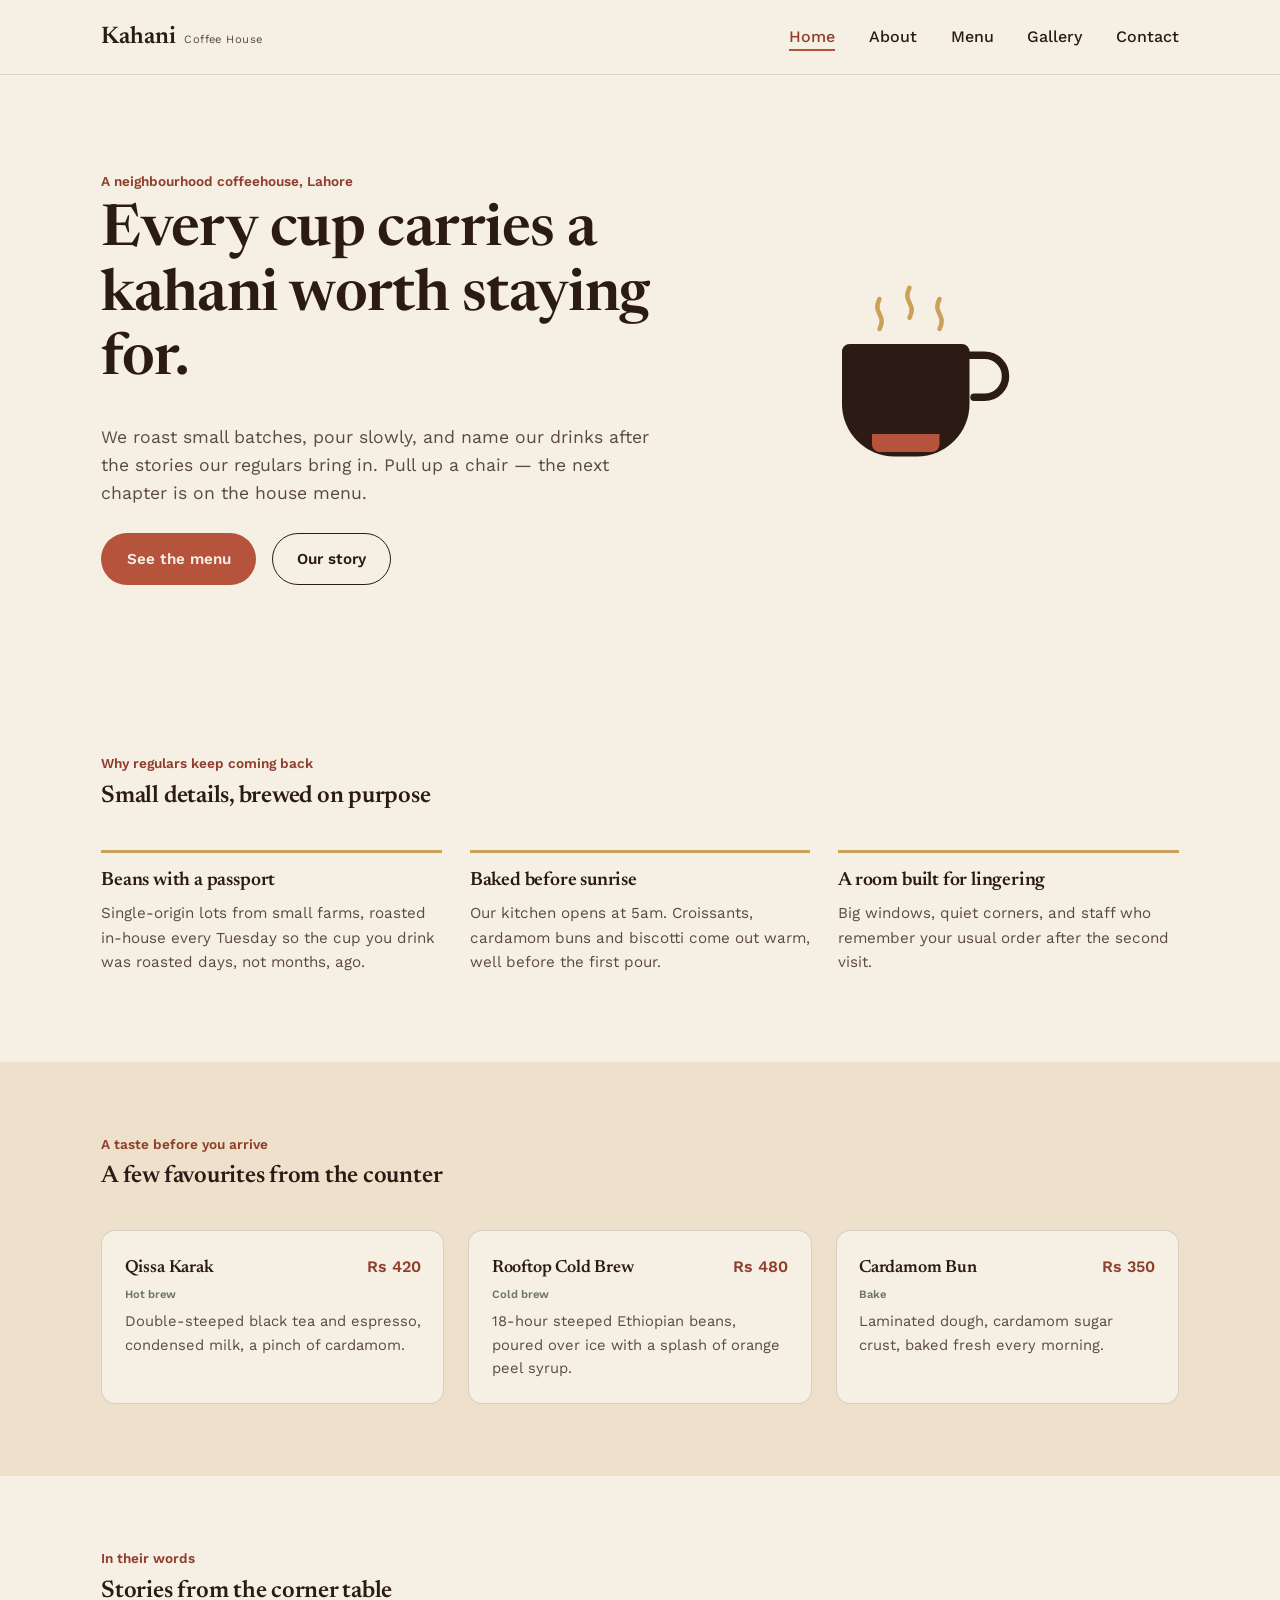
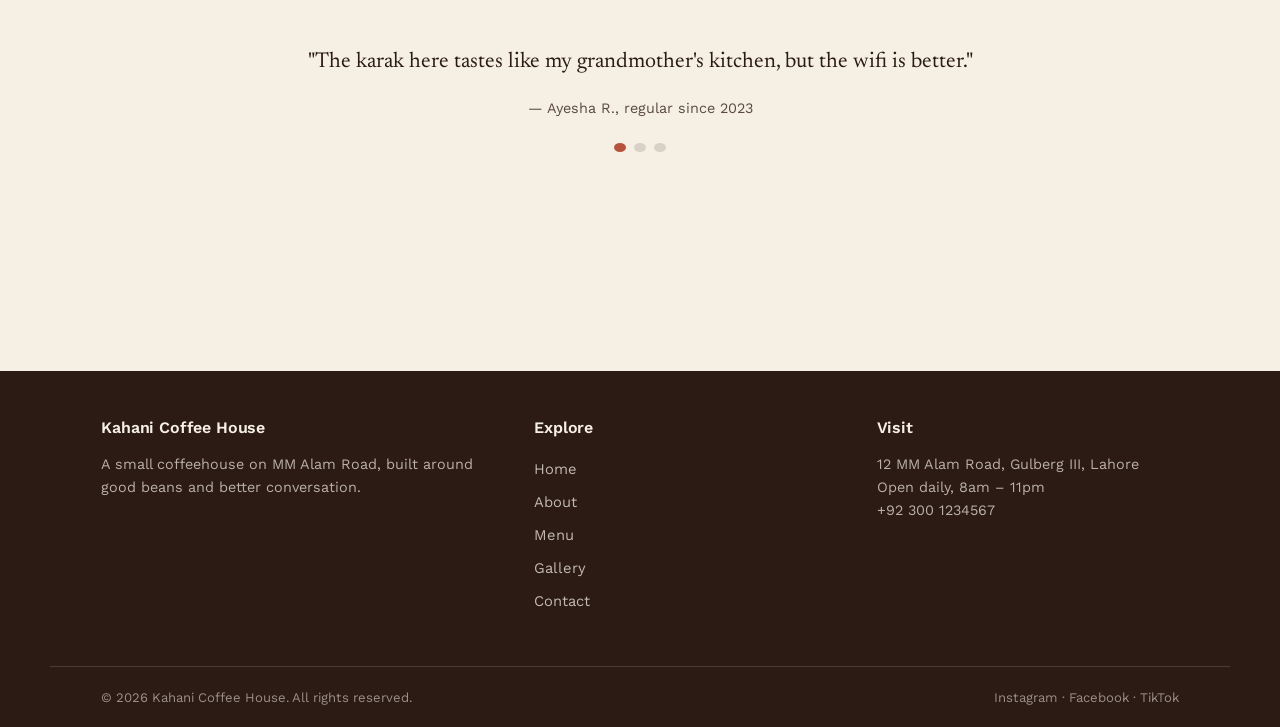
==== index.html @ 476d9d31 "Add initial HTML structure for gallery, index, menu pages and JavaScript functionality - Created gal" ====
<!DOCTYPE html>
<html lang="en">
<head>
<meta charset="UTF-8">
<meta name="viewport" content="width=device-width, initial-scale=1.0">
<title>Kahani Coffee House — Every cup tells a story</title>
<meta name="description" content="Kahani Coffee House is a neighbourhood coffeehouse in Lahore serving story-inspired brews, bakes and a warm place to sit a while.">
<link rel="stylesheet" href="css/style.css">
<link rel="icon" type="image/x-icon" href="https://img.icons8.com/?size=100&id=lsHTLa7qv685&format=png&color=000000">
</head>
<body>

<header class="site-header">
  <nav class="nav wrap">
    <a href="index.html" class="brand">
      <span class="brand-mark">Kahani</span>
      <span class="brand-sub">Coffee House</span>
    </a>
    <ul class="nav-links">
      <li><a href="index.html" aria-current="page">Home</a></li>
      <li><a href="about.html">About</a></li>
      <li><a href="menu.html">Menu</a></li>
      <li><a href="gallery.html">Gallery</a></li>
      <li><a href="contact.html">Contact</a></li>
    </ul>
    <button class="nav-toggle" aria-label="Toggle navigation menu" aria-expanded="false">
      <span></span><span></span><span></span>
    </button>
  </nav>
</header>

<main>

  <section class="hero wrap">
    <div class="hero-copy">
      <p class="eyebrow">A neighbourhood coffeehouse, Lahore</p>
      <h1>Every cup carries a kahani worth staying for.</h1>
      <p class="lede">We roast small batches, pour slowly, and name our drinks after the stories our regulars bring in. Pull up a chair — the next chapter is on the house menu.</p>
      <div class="hero-actions">
        <a href="menu.html" class="btn btn-primary">See the menu</a>
        <a href="about.html" class="btn btn-outline">Our story</a>
      </div>
    </div>
    <div class="cup-art" aria-hidden="true">
      <svg viewBox="0 0 320 320" xmlns="http://www.w3.org/2000/svg">
        <path d="M70 120 h150 a10 10 0 0 1 10 10 v70 a70 70 0 0 1 -70 70 h-30 a70 70 0 0 1 -70 -70 v-70 a10 10 0 0 1 10 -10 z" fill="#2B1B14"/>
        <path d="M230 135 h20 a28 28 0 0 1 0 56 h-14" fill="none" stroke="#2B1B14" stroke-width="10" stroke-linecap="round"/>
        <path d="M100 240 h90 v14 a10 10 0 0 1 -10 10 h-70 a10 10 0 0 1 -10 -10 z" fill="#B5533C"/>
        <path d="M110 60 c-10 20 10 20 0 40" fill="none" stroke="#C9A15A" stroke-width="6" stroke-linecap="round"/>
        <path d="M150 45 c-10 20 10 20 0 40" fill="none" stroke="#C9A15A" stroke-width="6" stroke-linecap="round"/>
        <path d="M190 60 c-10 20 10 20 0 40" fill="none" stroke="#C9A15A" stroke-width="6" stroke-linecap="round"/>
      </svg>
    </div>
  </section>

  <section class="wrap">
    <div class="section-head">
      <p class="eyebrow">Why regulars keep coming back</p>
      <h2>Small details, brewed on purpose</h2>
    </div>
    <div class="highlights">
      <div class="highlight">
        <h3>Beans with a passport</h3>
        <p>Single-origin lots from small farms, roasted in-house every Tuesday so the cup you drink was roasted days, not months, ago.</p>
      </div>
      <div class="highlight">
        <h3>Baked before sunrise</h3>
        <p>Our kitchen opens at 5am. Croissants, cardamom buns and biscotti come out warm, well before the first pour.</p>
      </div>
      <div class="highlight">
        <h3>A room built for lingering</h3>
        <p>Big windows, quiet corners, and staff who remember your usual order after the second visit.</p>
      </div>
    </div>
  </section>

  <section class="section-alt">
    <div class="wrap">
      <div class="section-head">
        <p class="eyebrow">A taste before you arrive</p>
        <h2>A few favourites from the counter</h2>
      </div>
      <div class="menu-grid">
        <div class="menu-item">
          <div class="menu-item-top"><h4>Qissa Karak</h4><span class="menu-price">Rs 420</span></div>
          <span class="menu-tag">Hot brew</span>
          <p>Double-steeped black tea and espresso, condensed milk, a pinch of cardamom.</p>
        </div>
        <div class="menu-item">
          <div class="menu-item-top"><h4>Rooftop Cold Brew</h4><span class="menu-price">Rs 480</span></div>
          <span class="menu-tag">Cold brew</span>
          <p>18-hour steeped Ethiopian beans, poured over ice with a splash of orange peel syrup.</p>
        </div>
        <div class="menu-item">
          <div class="menu-item-top"><h4>Cardamom Bun</h4><span class="menu-price">Rs 350</span></div>
          <span class="menu-tag">Bake</span>
          <p>Laminated dough, cardamom sugar crust, baked fresh every morning.</p>
        </div>
      </div>
    </div>
  </section>

  <section class="wrap">
    <div class="section-head">
      <p class="eyebrow">In their words</p>
      <h2>Stories from the corner table</h2>
    </div>
    <div class="testimonial-slider">
      <div class="testimonial-slide is-active">
        <blockquote>"The karak here tastes like my grandmother's kitchen, but the wifi is better."</blockquote>
        <cite>— Ayesha R., regular since 2023</cite>
      </div>
      <div class="testimonial-slide">
        <blockquote>"I've written half a thesis at the window table. They never once rushed me out."</blockquote>
        <cite>— Bilal K., PhD candidate</cite>
      </div>
      <div class="testimonial-slide">
        <blockquote>"Best cardamom bun in the city, and I have tried most of them."</blockquote>
        <cite>— Sana M., food blogger</cite>
      </div>
      <div class="slider-dots"></div>
    </div>
  </section>

</main>

<footer class="site-footer">
  <div class="wrap footer-grid">
    <div>
      <h4>Kahani Coffee House</h4>
      <p>A small coffeehouse on MM Alam Road, built around good beans and better conversation.</p>
    </div>
    <div>
      <h4>Explore</h4>
      <ul class="footer-links">
        <li><a href="index.html">Home</a></li>
        <li><a href="about.html">About</a></li>
        <li><a href="menu.html">Menu</a></li>
        <li><a href="gallery.html">Gallery</a></li>
        <li><a href="contact.html">Contact</a></li>
      </ul>
    </div>
    <div>
      <h4>Visit</h4>
      <p>12 MM Alam Road, Gulberg III, Lahore<br>Open daily, 8am – 11pm<br>+92 300 1234567</p>
    </div>
  </div>
  <div class="wrap footer-bottom">
    <span>&copy; <span class="current-year">2026</span> Kahani Coffee House. All rights reserved.</span>
    <span>Instagram &middot; Facebook &middot; TikTok</span>
  </div>
</footer>

<script src="js/script.js"></script>
</body>
</html>
---- css/style.css ----
/* ==========================================================================
   Kahani Coffee House — stylesheet
   Design tokens
   ========================================================================== */
@import url('https://fonts.googleapis.com/css2?family=Newsreader:ital,opsz,wght@0,6..72,400;0,6..72,500;0,6..72,600;1,6..72,500&family=Work+Sans:wght@400;500;600;700&display=swap');

:root{
  --cream:        #F6EFE4;
  --cream-deep:   #EDE1CB;
  --ink:          #2B1B14;
  --ink-soft:     #5B4A3F;
  --rust:         #B5533C;
  --rust-dark:    #8F3E2C;
  --olive:        #6B7A5E;
  --gold:         #C9A15A;
  --line:         rgba(43, 27, 20, 0.14);
  --paper-shadow: 0 18px 40px -22px rgba(43, 27, 20, 0.35);

  --font-display: 'Newsreader', Georgia, serif;
  --font-body:    'Work Sans', -apple-system, sans-serif;

  --gutter: clamp(1.25rem, 4vw, 3.5rem);
  --max-width: 1180px;
}

*, *::before, *::after{ box-sizing: border-box; }
html{ scroll-behavior: smooth; }
body{
  margin: 0;
  background: var(--cream);
  color: var(--ink);
  font-family: var(--font-body);
  line-height: 1.6;
  -webkit-font-smoothing: antialiased;
}

img{ max-width: 100%; display: block; }
a{ color: inherit; }
ul{ margin: 0; padding: 0; list-style: none; }
h1, h2, h3, h4{
  font-family: var(--font-display);
  font-weight: 600;
  line-height: 1.12;
  margin: 0 0 0.5em;
  letter-spacing: -0.01em;
}
p{ margin: 0 0 1em; max-width: 62ch; }
button{ font-family: inherit; cursor: pointer; }

:focus-visible{
  outline: 2px solid var(--rust);
  outline-offset: 3px;
}

.wrap{
  max-width: var(--max-width);
  margin-inline: auto;
  padding-inline: var(--gutter);
}

.eyebrow{
  font-family: var(--font-body);
  font-weight: 600;
  color: var(--rust-dark);
  font-size: 0.85rem;
  margin-bottom: 0.6em;
}

.btn{
  display: inline-flex;
  align-items: center;
  gap: 0.5em;
  padding: 0.85em 1.6em;
  border-radius: 999px;
  border: 1px solid transparent;
  font-weight: 600;
  font-size: 0.95rem;
  text-decoration: none;
  transition: transform 0.18s ease, background 0.18s ease, color 0.18s ease;
}
.btn-primary{ background: var(--rust); color: var(--cream); }
.btn-primary:hover{ background: var(--rust-dark); transform: translateY(-2px); }
.btn-outline{ border-color: var(--ink); color: var(--ink); }
.btn-outline:hover{ background: var(--ink); color: var(--cream); transform: translateY(-2px); }

/* ==========================================================================
   Header / Navigation
   ========================================================================== */
.site-header{
  position: sticky;
  top: 0;
  z-index: 100;
  background: var(--cream);
  border-bottom: 1px solid var(--line);
}
.nav{
  display: flex;
  align-items: center;
  justify-content: space-between;
  padding-block: 1.1rem;
}
.brand{
  display: flex;
  align-items: baseline;
  gap: 0.5rem;
  text-decoration: none;
  color: var(--ink);
}
.brand-mark{ font-family: var(--font-display); font-size: 1.5rem; font-weight: 600; }
.brand-sub{ font-size: 0.7rem; color: var(--ink-soft); letter-spacing: 0.04em; }

.nav-links{
  display: flex;
  gap: 2.1rem;
  font-weight: 500;
}
.nav-links a{
  text-decoration: none;
  position: relative;
  padding-block: 0.3rem;
}
.nav-links a::after{
  content: "";
  position: absolute;
  left: 0; right: 100%;
  bottom: 0;
  height: 2px;
  background: var(--rust);
  transition: right 0.25s ease;
}
.nav-links a:hover::after,
.nav-links a[aria-current="page"]::after{ right: 0; }
.nav-links a[aria-current="page"]{ color: var(--rust-dark); }

.nav-toggle{
  display: none;
  flex-direction: column;
  gap: 5px;
  background: none;
  border: none;
  padding: 0.4rem;
}
.nav-toggle span{
  width: 24px; height: 2px; background: var(--ink); border-radius: 2px;
  transition: transform 0.25s ease, opacity 0.25s ease;
}
.nav-toggle[aria-expanded="true"] span:nth-child(1){ transform: translateY(7px) rotate(45deg); }
.nav-toggle[aria-expanded="true"] span:nth-child(2){ opacity: 0; }
.nav-toggle[aria-expanded="true"] span:nth-child(3){ transform: translateY(-7px) rotate(-45deg); }

/* ==========================================================================
   Hero
   ========================================================================== */
.hero{
  padding-block: clamp(3rem, 8vw, 6rem);
  display: grid;
  grid-template-columns: 1.1fr 0.9fr;
  gap: 3rem;
  align-items: center;
}
.hero h1{ font-size: clamp(2.4rem, 5vw, 3.6rem); }
.hero .lede{ font-size: 1.1rem; color: var(--ink-soft); }
.hero-actions{ display: flex; gap: 1rem; margin-top: 1.6rem; flex-wrap: wrap; }

.cup-art{ justify-self: center; }
.cup-art svg{ width: min(320px, 80%); height: auto; }

/* ==========================================================================
   Sections shared
   ========================================================================== */
section{ padding-block: clamp(2.5rem, 6vw, 4.5rem); }
.section-head{ max-width: 620px; margin-bottom: 2.5rem; }
.section-alt{ background: var(--cream-deep); }

/* Highlights */
.highlights{
  display: grid;
  grid-template-columns: repeat(3, 1fr);
  gap: 1.75rem;
}
.highlight{
  border-top: 3px solid var(--gold);
  padding-top: 1.1rem;
}
.highlight h3{ font-size: 1.2rem; }
.highlight p{ color: var(--ink-soft); font-size: 0.95rem; }

/* Menu preview / grid */
.menu-grid{
  display: grid;
  grid-template-columns: repeat(auto-fill, minmax(260px, 1fr));
  gap: 1.5rem;
}
.menu-item{
  background: var(--cream);
  border: 1px solid var(--line);
  border-radius: 14px;
  padding: 1.4rem;
  display: flex;
  flex-direction: column;
  gap: 0.4rem;
  transition: box-shadow 0.2s ease, transform 0.2s ease;
}
.menu-item:hover{ box-shadow: var(--paper-shadow); transform: translateY(-3px); }
.menu-item-top{ display: flex; justify-content: space-between; gap: 1rem; align-items: baseline; }
.menu-item-top h4{ margin: 0; font-size: 1.1rem; }
.menu-price{ font-weight: 600; color: var(--rust-dark); white-space: nowrap; }
.menu-item p{ color: var(--ink-soft); font-size: 0.92rem; margin: 0; }
.menu-tag{ font-size: 0.7rem; color: var(--olive); font-weight: 600; }

.filter-bar{ display: flex; gap: 0.7rem; flex-wrap: wrap; margin-bottom: 2rem; }
.filter-btn{
  background: transparent;
  border: 1px solid var(--line);
  border-radius: 999px;
  padding: 0.5em 1.2em;
  font-size: 0.9rem;
  font-weight: 500;
  color: var(--ink-soft);
  transition: all 0.2s ease;
}
.filter-btn:hover{ border-color: var(--rust); color: var(--rust-dark); }
.filter-btn.is-active{ background: var(--ink); color: var(--cream); border-color: var(--ink); }

/* Timeline (About) */
.timeline{ display: flex; flex-direction: column; gap: 0; border-left: 2px solid var(--line); margin-left: 0.4rem; }
.timeline-item{ position: relative; padding: 0 0 2.2rem 2rem; }
.timeline-item::before{
  content: attr(data-year);
  position: absolute;
  left: -2px;
  top: 0;
  transform: translateX(-50%);
  background: var(--rust);
  color: var(--cream);
  font-size: 0.7rem;
  font-weight: 700;
  padding: 0.25em 0.5em;
  border-radius: 999px;
  transform: translate(-50%, -0.15rem);
}
.timeline-item h4{ margin: 1.6rem 0 0.3rem; font-size: 1.05rem; }
.timeline-item p{ color: var(--ink-soft); font-size: 0.93rem; margin: 0; }

/* People / team */
.team-grid{ display: grid; grid-template-columns: repeat(3, 1fr); gap: 1.75rem; }
.team-card{ text-align: left; }
.avatar{
  width: 100%; aspect-ratio: 1/1; border-radius: 14px; margin-bottom: 0.9rem;
  background: linear-gradient(155deg, var(--gold), var(--rust));
  display: flex; align-items: center; justify-content: center;
  font-family: var(--font-display); font-size: 2.2rem; color: var(--cream);
}
.team-card h4{ margin-bottom: 0.1rem; }
.team-card span{ font-size: 0.85rem; color: var(--olive); font-weight: 600; }
.team-card p{ font-size: 0.9rem; color: var(--ink-soft); margin-top: 0.4rem; }

/* Values list */
.values-grid{ display: grid; grid-template-columns: repeat(2, 1fr); gap: 1.5rem; }
.value-card{ padding: 1.4rem; border: 1px solid var(--line); border-radius: 14px; }

/* Testimonial slider */
.testimonial-slider{
  position: relative;
  max-width: 700px;
  margin-inline: auto;
  text-align: center;
  min-height: 190px;
}
.testimonial-slide{
  display: none;
  animation: fade-in 0.4s ease;
}
.testimonial-slide.is-active{ display: block; }
.testimonial-slide blockquote{
  font-family: var(--font-display);
  font-size: 1.35rem;
  margin: 0 0 1rem;
}
.testimonial-slide cite{ font-style: normal; color: var(--ink-soft); font-size: 0.9rem; }
.slider-dots{ display: flex; justify-content: center; gap: 0.5rem; margin-top: 1.4rem; }
.slider-dots button{
  width: 9px; height: 9px; border-radius: 50%; border: none;
  background: var(--line);
}
.slider-dots button.is-active{ background: var(--rust); }
@keyframes fade-in{ from{ opacity: 0; transform: translateY(6px);} to{ opacity: 1; transform: translateY(0);} }

/* Gallery */
.gallery-grid{
  display: grid;
  grid-template-columns: repeat(auto-fill, minmax(230px, 1fr));
  gap: 1.1rem;
}
.gallery-item{
  border: none;
  padding: 0;
  border-radius: 14px;
  overflow: hidden;
  aspect-ratio: 4/3;
  position: relative;
  background: linear-gradient(155deg, var(--tile-a, var(--gold)), var(--tile-b, var(--rust)));
  color: var(--cream);
}
.gallery-item span{
  position: absolute; left: 0.9rem; bottom: 0.8rem;
  font-family: var(--font-display); font-size: 1.05rem;
}
.gallery-item::after{
  content: "";
  position: absolute; inset: 0;
  background: linear-gradient(0deg, rgba(0,0,0,0.35), transparent 55%);
}
.gallery-item:hover{ outline: 3px solid var(--ink); outline-offset: -3px; }

/* Modal / lightbox */
.modal-overlay{
  position: fixed; inset: 0;
  background: rgba(43, 27, 20, 0.72);
  display: none;
  align-items: center; justify-content: center;
  padding: 1.5rem;
  z-index: 200;
}
.modal-overlay.is-open{ display: flex; }
.modal-box{
  background: var(--cream);
  border-radius: 16px;
  max-width: 520px;
  width: 100%;
  padding: 2rem;
  position: relative;
}
.modal-close{
  position: absolute; top: 0.8rem; right: 0.8rem;
  background: none; border: none; font-size: 1.4rem; line-height: 1;
  color: var(--ink-soft);
}
.modal-image{
  aspect-ratio: 4/3; border-radius: 12px; margin-bottom: 1rem;
  background: linear-gradient(155deg, var(--tile-a, var(--gold)), var(--tile-b, var(--rust)));
}

/* Contact */
.contact-layout{ display: grid; grid-template-columns: 1fr 1fr; gap: 3rem; align-items: start; }
.field{ margin-bottom: 1.3rem; }
.field label{ display: block; font-weight: 600; font-size: 0.9rem; margin-bottom: 0.4rem; }
.field input, .field textarea{
  width: 100%;
  padding: 0.75em 0.9em;
  border: 1px solid var(--line);
  border-radius: 8px;
  background: var(--cream);
  font: inherit;
  color: var(--ink);
}
.field input:focus, .field textarea:focus{ border-color: var(--rust); }
.field textarea{ resize: vertical; min-height: 120px; }
.field-error{
  color: var(--rust-dark);
  font-size: 0.82rem;
  margin-top: 0.35rem;
  min-height: 1.1em;
  display: block;
}
.field.has-error input, .field.has-error textarea{ border-color: var(--rust-dark); }
.form-status{
  margin-top: 1rem;
  padding: 0.9rem 1.1rem;
  border-radius: 10px;
  background: rgba(107, 122, 94, 0.15);
  color: var(--olive);
  font-weight: 600;
  display: none;
}
.form-status.is-visible{ display: block; }

.info-card{
  border: 1px solid var(--line);
  border-radius: 14px;
  padding: 1.5rem;
  margin-bottom: 1.2rem;
}
.info-card h4{ margin-bottom: 0.4rem; }
.info-card p{ color: var(--ink-soft); margin: 0; font-size: 0.93rem; }
.map-frame{
  border: 1px solid var(--line);
  border-radius: 14px;
  overflow: hidden;
  aspect-ratio: 4/3;
}
.map-frame iframe{ width: 100%; height: 100%; border: 0; }

/* Table for services page */
.hours-table{ width: 100%; border-collapse: collapse; margin-top: 1rem; }
.hours-table td, .hours-table th{
  padding: 0.7em 0.4em;
  border-bottom: 1px solid var(--line);
  text-align: left;
  font-size: 0.93rem;
}
.hours-table th{ color: var(--ink-soft); font-weight: 600; }

/* ==========================================================================
   Footer
   ========================================================================== */
.site-footer{
  background: var(--ink);
  color: var(--cream-deep);
  margin-top: 4rem;
}
.footer-grid{
  display: grid;
  grid-template-columns: 1.3fr 1fr 1fr;
  gap: 2.5rem;
  padding-block: 3rem;
}
.footer-grid h4{ color: var(--cream); font-size: 1rem; margin-bottom: 1rem; font-family: var(--font-body); font-weight: 600; }
.footer-grid p{ color: rgba(246,239,228,0.7); font-size: 0.9rem; }
.footer-links a{
  display: block; text-decoration: none; color: rgba(246,239,228,0.75);
  font-size: 0.92rem; padding-block: 0.3rem;
}
.footer-links a:hover{ color: var(--gold); }
.footer-bottom{
  border-top: 1px solid rgba(246,239,228,0.15);
  padding-block: 1.2rem;
  font-size: 0.82rem;
  color: rgba(246,239,228,0.55);
  display: flex; justify-content: space-between; flex-wrap: wrap; gap: 0.5rem;
}

/* ==========================================================================
   Responsive breakpoints
   ========================================================================== */
@media (max-width: 900px){
  .hero{ grid-template-columns: 1fr; text-align: left; }
  .cup-art{ order: -1; justify-self: start; }
  .highlights{ grid-template-columns: 1fr 1fr; }
  .team-grid{ grid-template-columns: 1fr 1fr; }
  .values-grid{ grid-template-columns: 1fr; }
  .contact-layout{ grid-template-columns: 1fr; }
  .footer-grid{ grid-template-columns: 1fr 1fr; }
}

@media (max-width: 600px){
  .nav-links{
    position: absolute;
    top: 100%; left: 0; right: 0;
    background: var(--cream);
    flex-direction: column;
    gap: 0;
    border-bottom: 1px solid var(--line);
    max-height: 0;
    overflow: hidden;
    transition: max-height 0.3s ease;
  }
  .nav-links.is-open{ max-height: 320px; }
  .nav-links a{ padding: 1rem var(--gutter); border-top: 1px solid var(--line); }
  .nav-toggle{ display: flex; }

  .highlights{ grid-template-columns: 1fr; }
  .team-grid{ grid-template-columns: 1fr; }
  .footer-grid{ grid-template-columns: 1fr; }
  .footer-bottom{ flex-direction: column; text-align: center; }
}
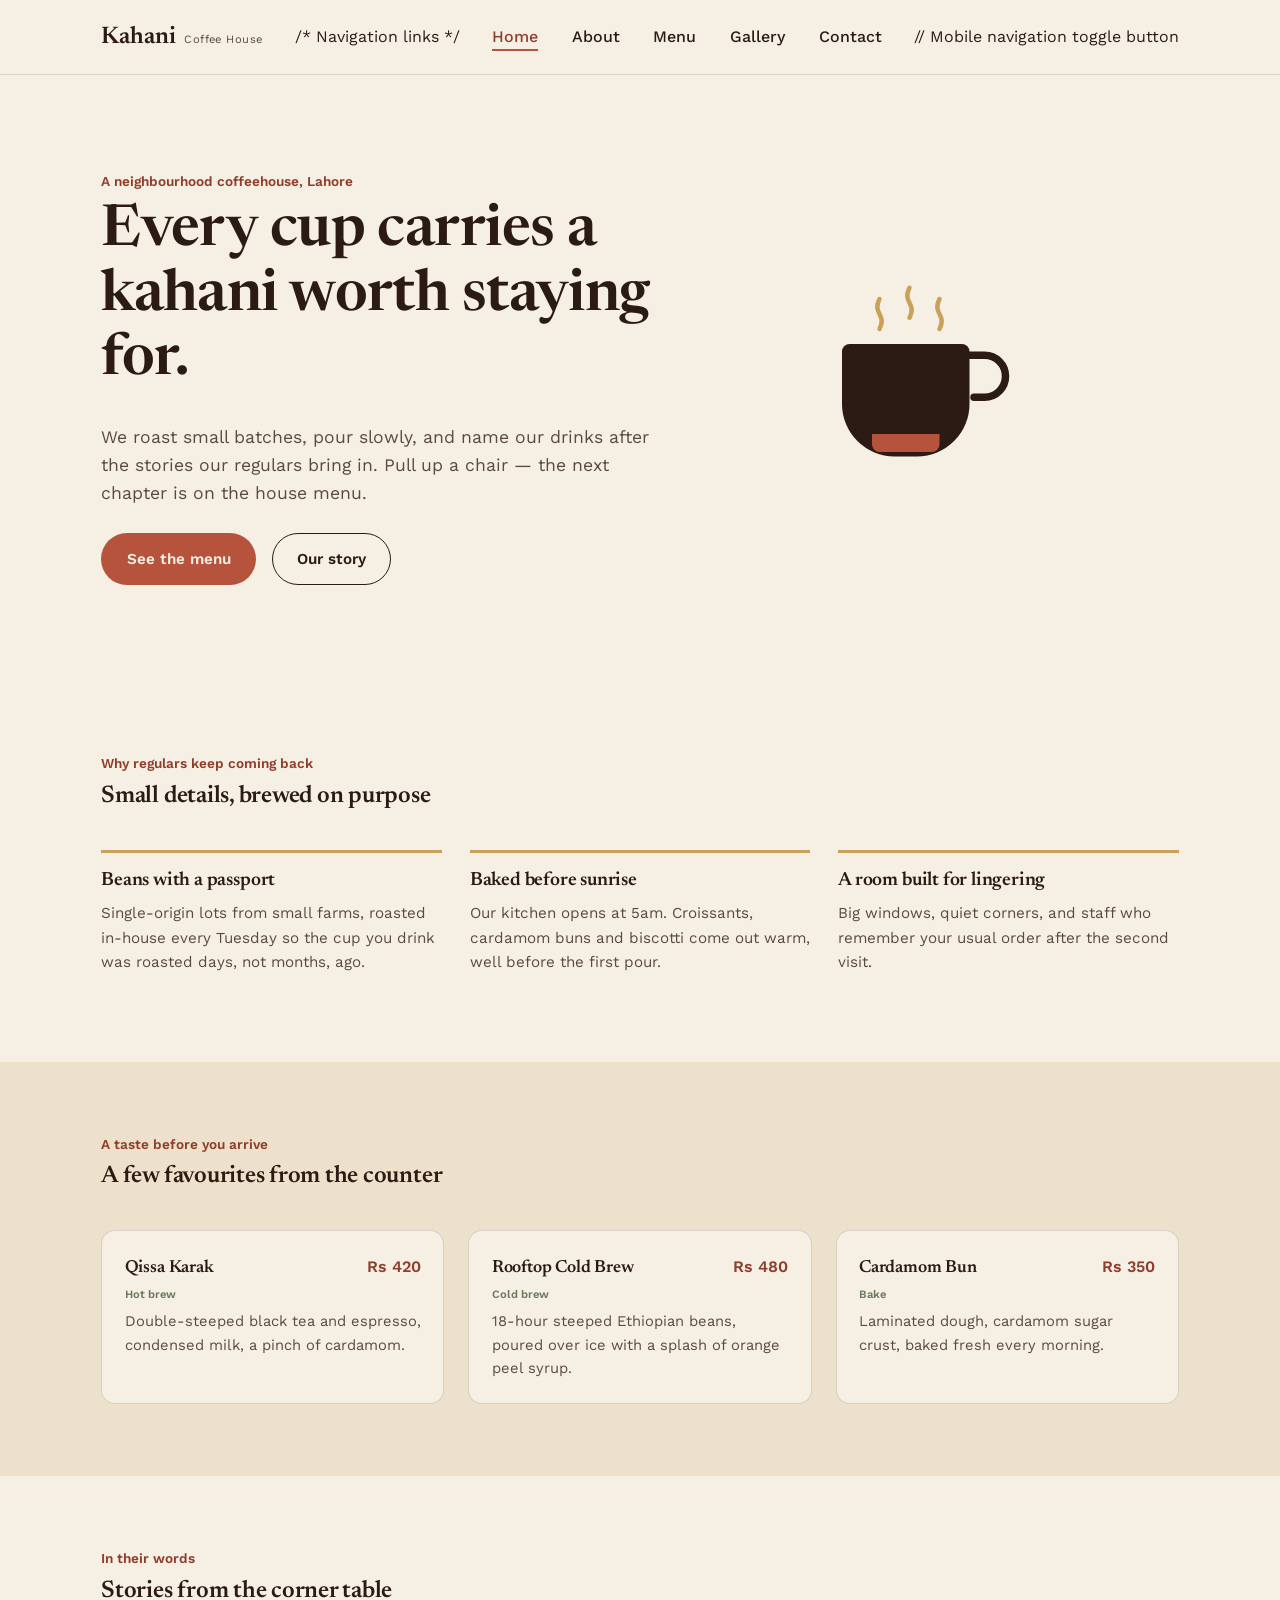
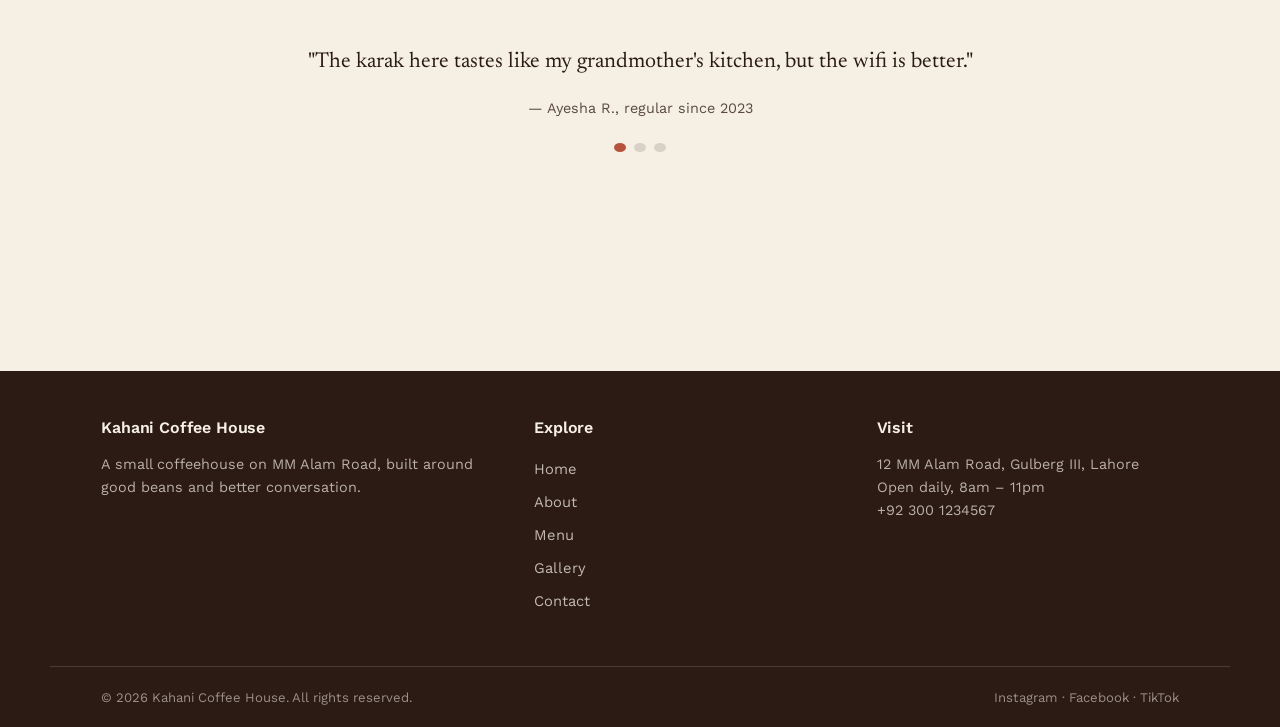
==== commit 9767b315: "Enhance navigation structure and functionality with mobile menu toggle" ====
--- a/index.html
+++ b/index.html
@@ -16,6 +16,9 @@
       <span class="brand-mark">Kahani</span>
       <span class="brand-sub">Coffee House</span>
     </a>
+
+    /* Navigation links */
+
     <ul class="nav-links">
       <li><a href="index.html" aria-current="page">Home</a></li>
       <li><a href="about.html">About</a></li>
@@ -23,6 +26,8 @@
       <li><a href="gallery.html">Gallery</a></li>
       <li><a href="contact.html">Contact</a></li>
     </ul>
+
+    // Mobile navigation toggle button
     <button class="nav-toggle" aria-label="Toggle navigation menu" aria-expanded="false">
       <span></span><span></span><span></span>
     </button>
--- a/css/style.css
+++ b/css/style.css
@@ -36,6 +36,9 @@
 
 img{ max-width: 100%; display: block; }
 a{ color: inherit; }
+
+/* Removing Nav bar li elements default styling */
+
 ul{ margin: 0; padding: 0; list-style: none; }
 h1, h2, h3, h4{
   font-family: var(--font-display);
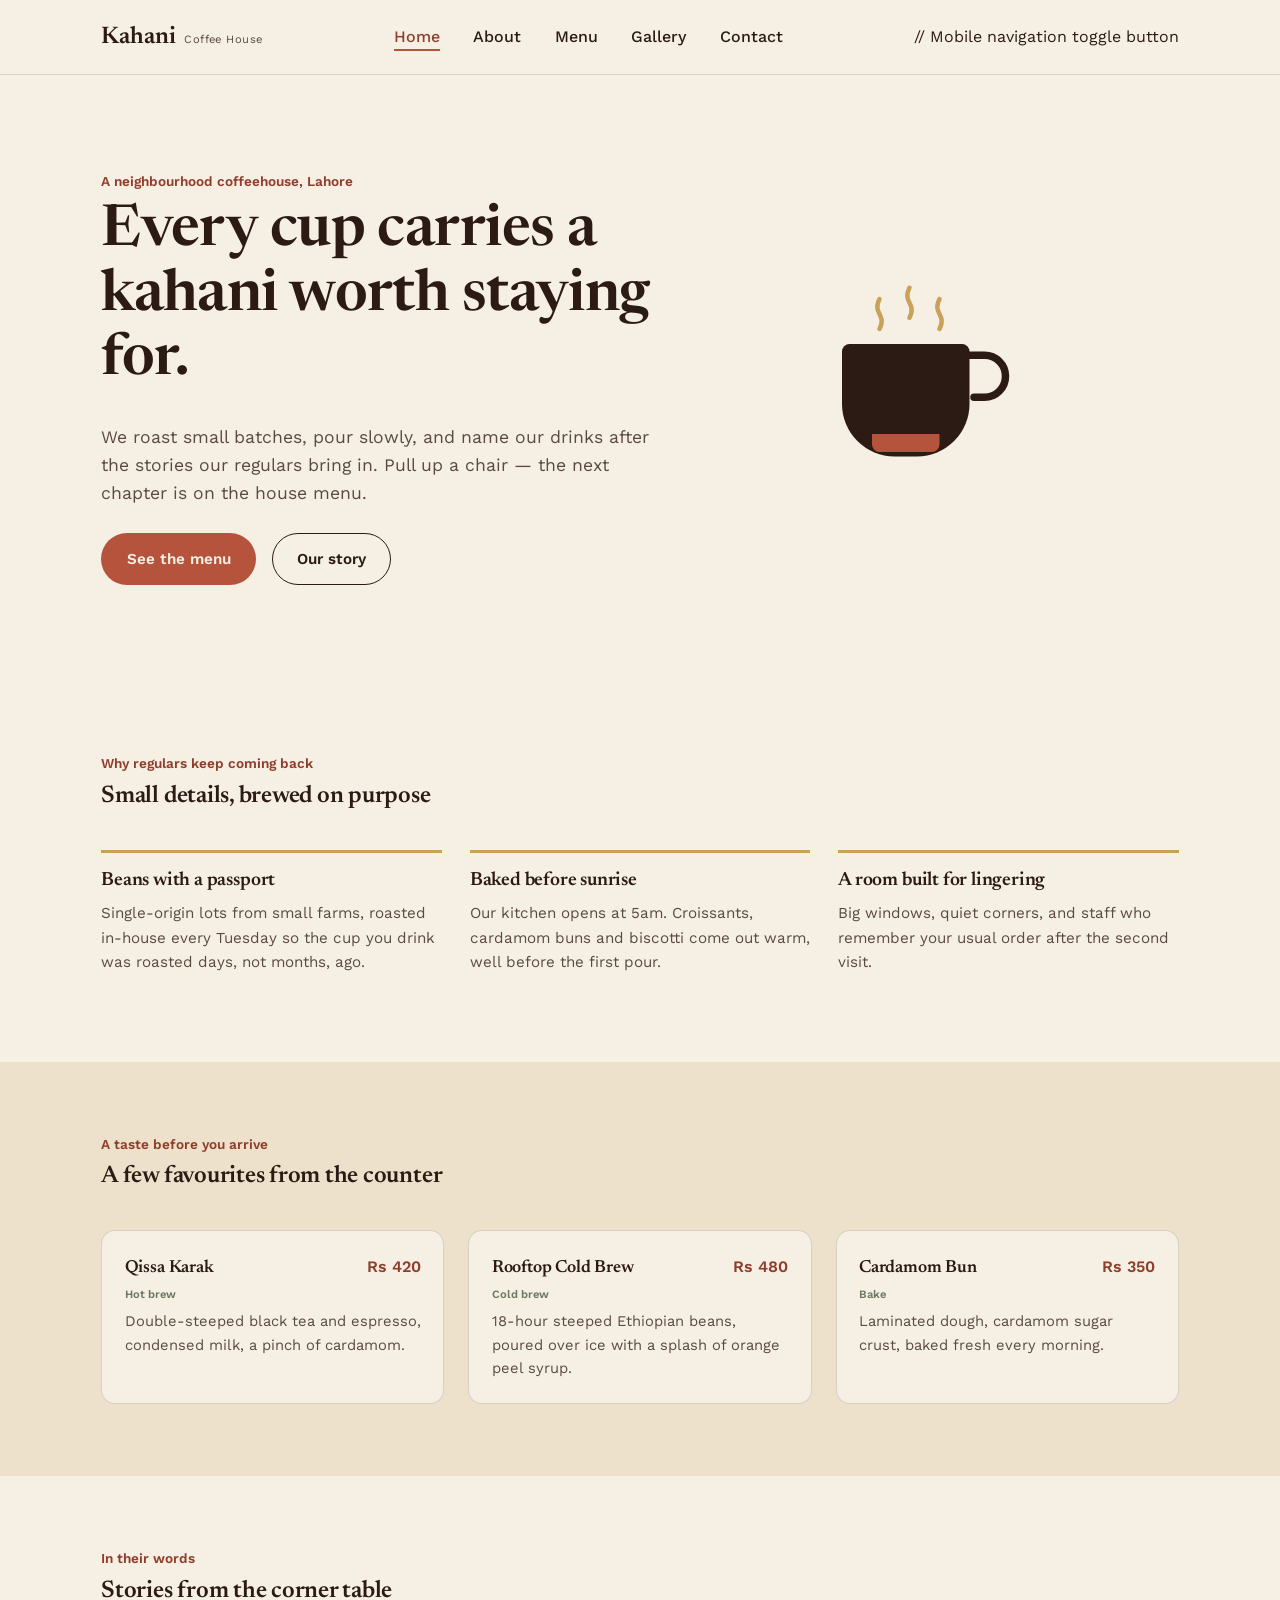
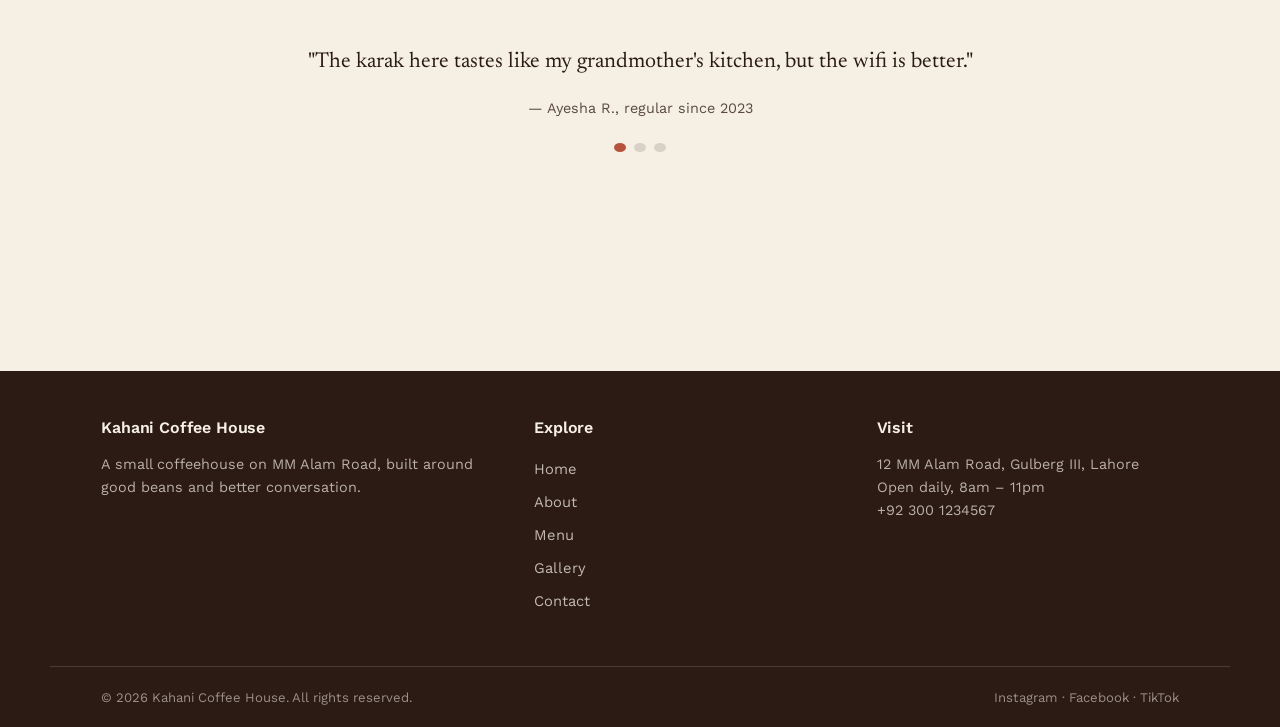
==== commit 3407bd52: "Fix comment syntax for navigation links in index.html" ====
--- a/index.html
+++ b/index.html
@@ -17,7 +17,7 @@
       <span class="brand-sub">Coffee House</span>
     </a>
 
-    /* Navigation links */
+    <!-- Navigation links -->
 
     <ul class="nav-links">
       <li><a href="index.html" aria-current="page">Home</a></li>
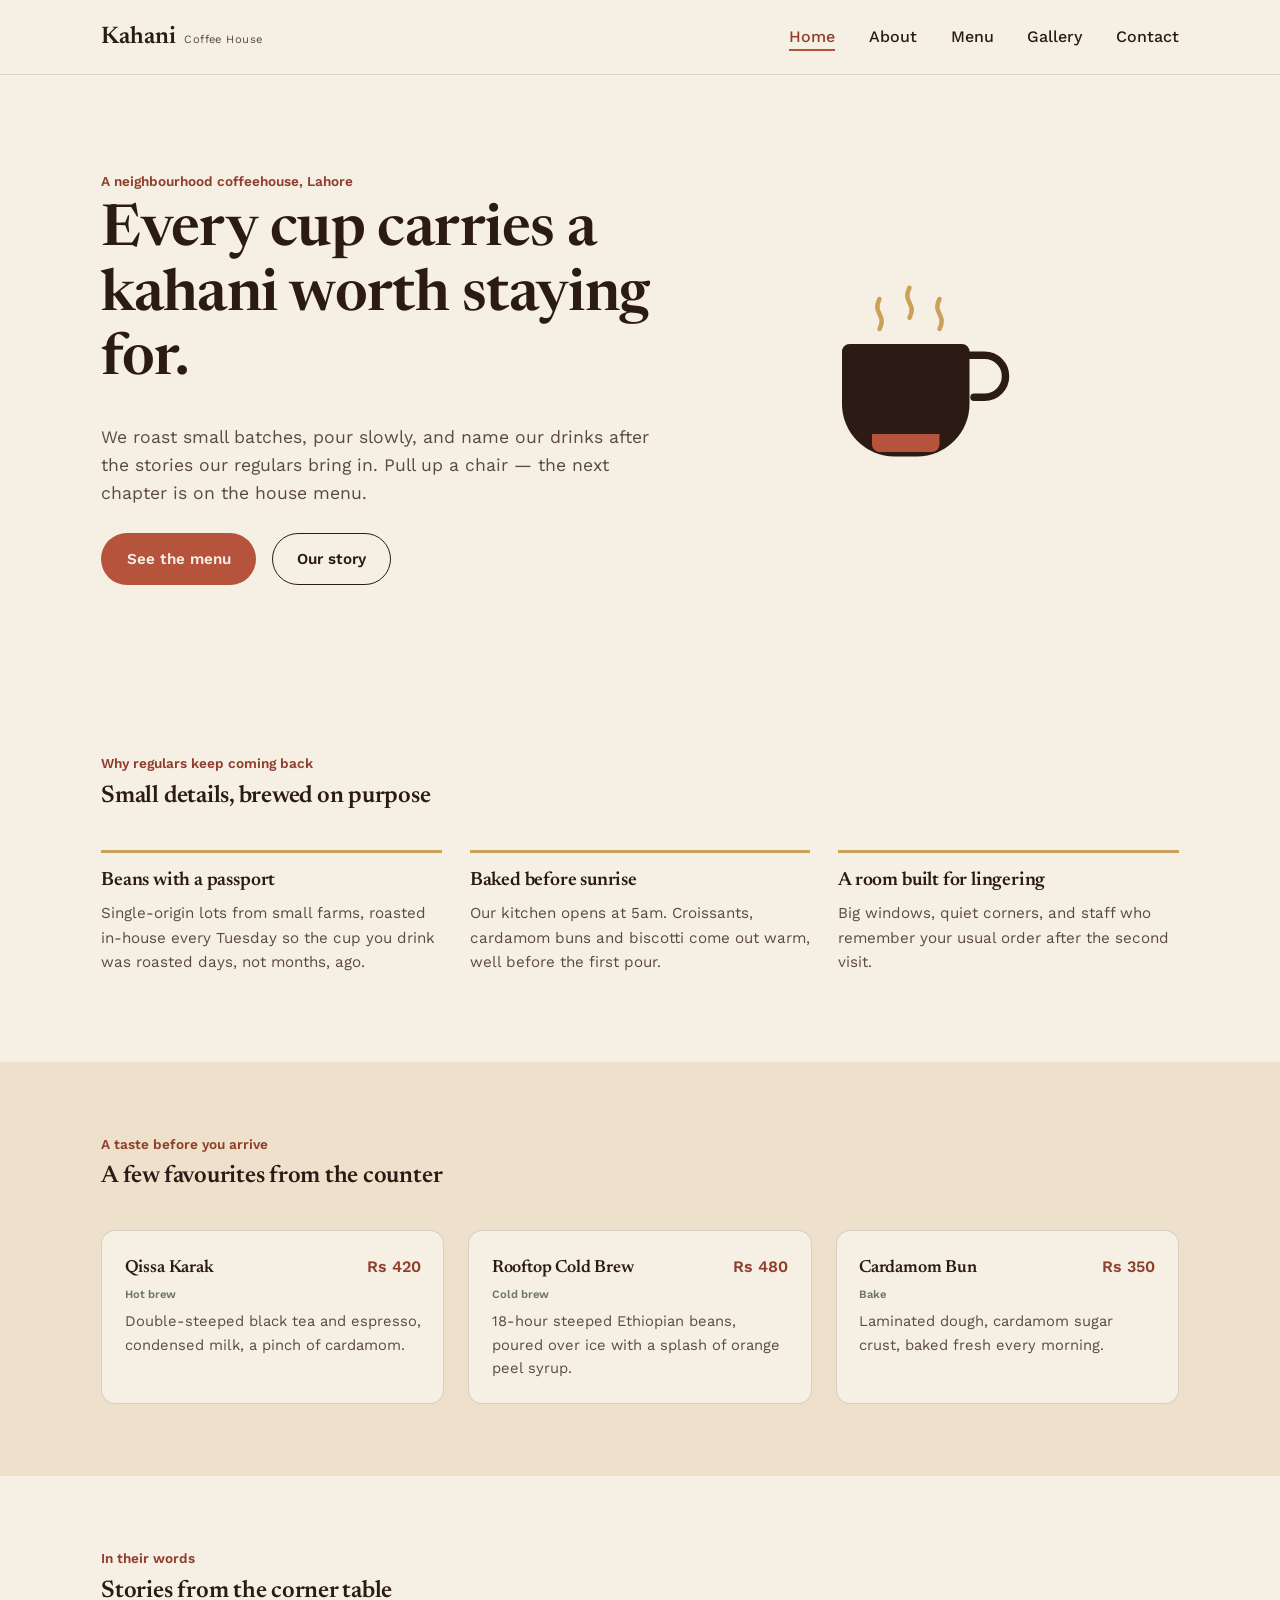
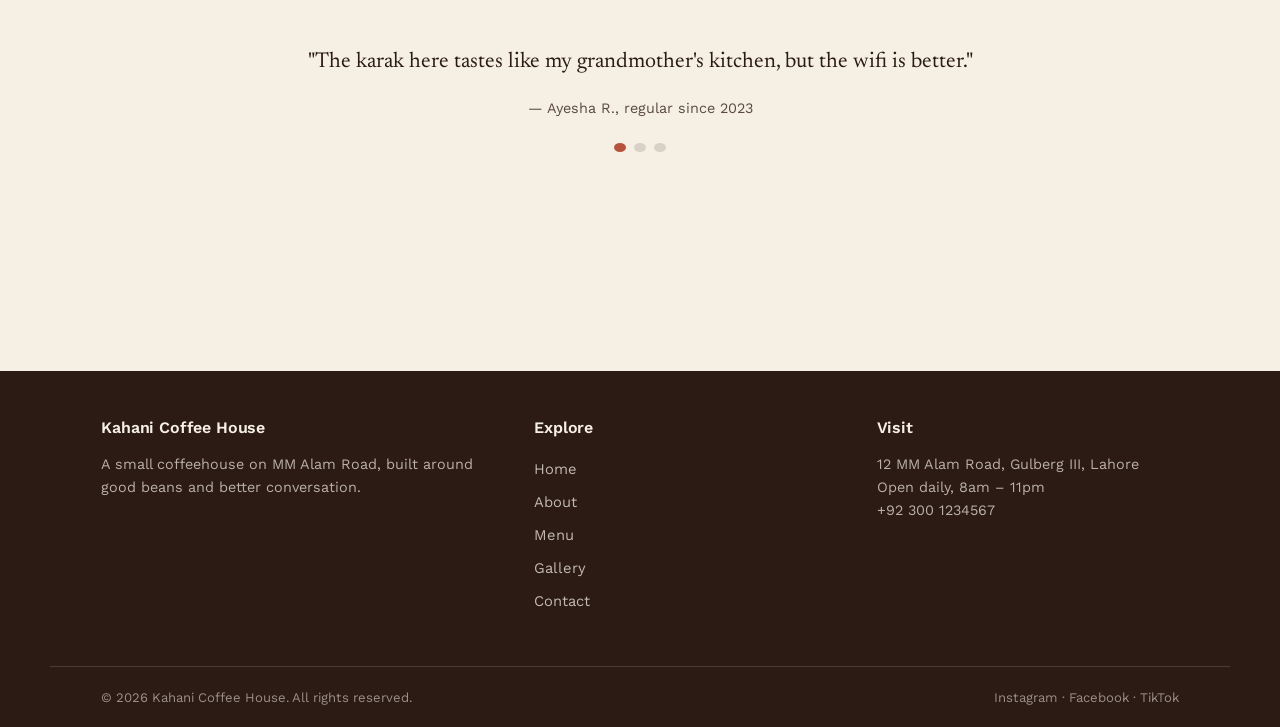
==== commit 8ca30de1: "Fix comment syntax for mobile navigation toggle button in index.html" ====
--- a/index.html
+++ b/index.html
@@ -27,7 +27,7 @@
       <li><a href="contact.html">Contact</a></li>
     </ul>
 
-    // Mobile navigation toggle button
+    <!-- Mobile navigation toggle button -->
     <button class="nav-toggle" aria-label="Toggle navigation menu" aria-expanded="false">
       <span></span><span></span><span></span>
     </button>
